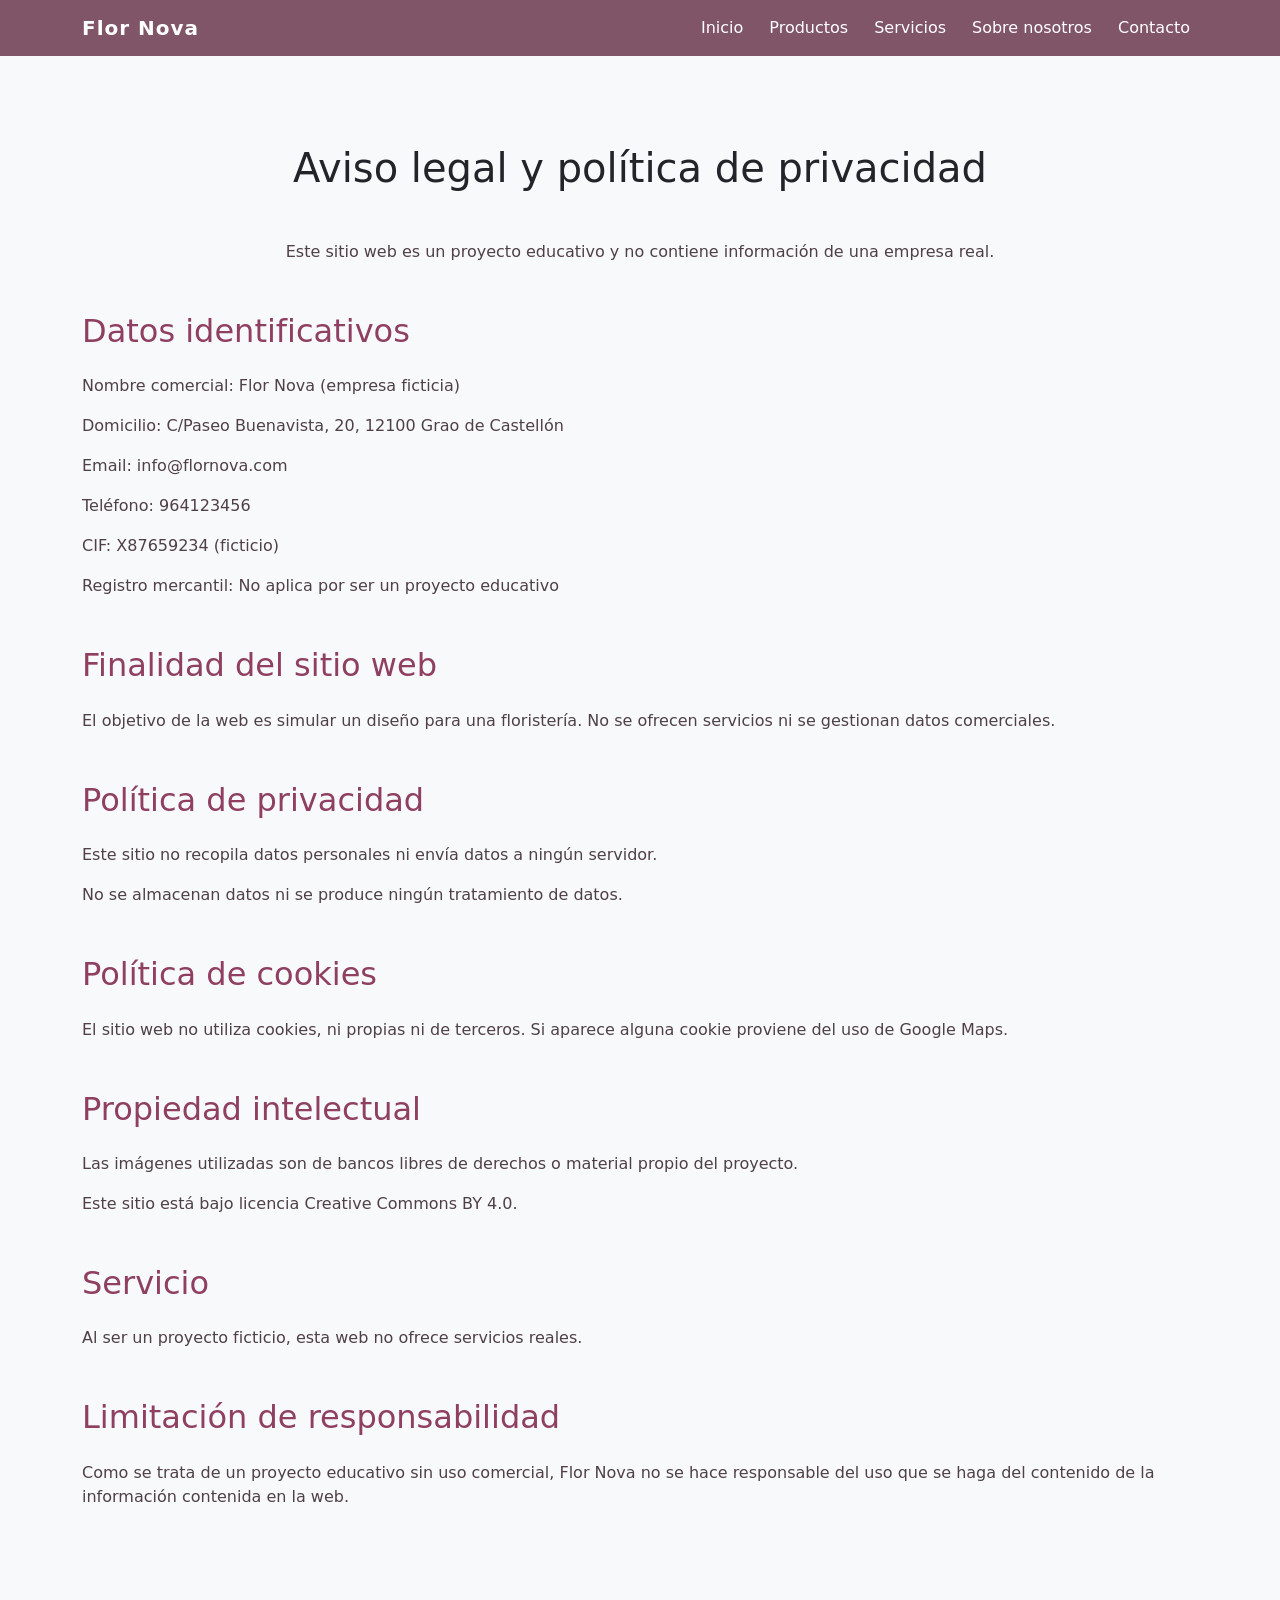
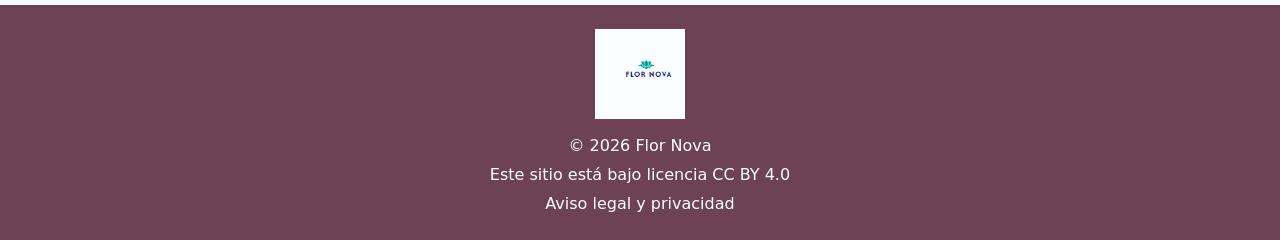
==== aviso_legal.html @ 52219c9a "Add files via upload" ====
<!doctype html>
<html lang="es">

<head>
  <meta charset="utf-8">
  <meta name="viewport" content="width=device-width, initial-scale=1">
  <title>Flor Nova</title>

  <link rel="stylesheet" href="css/style.css">

  <meta name="description" content="Proyecto de desarrollo web de una floristería">
  <meta name="keywords" content="Flor Nova, floristería, Grao Castellón">
  <meta name="author" content="Flor Nova">

  <meta property="og:title" content="Flor Nova">
  <meta property="og:image" content="img/hero.jpg">

  <link rel="icon" href="img/favicon.ico" sizes="any">

  <link href="https://cdn.jsdelivr.net/npm/bootstrap@5.1.3/dist/css/bootstrap.min.css" rel="stylesheet">
</head>
<body>

<nav class="navbar navbar-expand-lg navbar-dark fixed-top custom-navbar">

  <div class="container">

    <a class="navbar-brand fw-bold" href="index.html">
      Flor Nova
    </a>

    <button class="navbar-toggler" type="button" data-bs-toggle="collapse" data-bs-target="#navbarNav">

      <span class="navbar-toggler-icon"></span>

    </button>

    <div class="collapse navbar-collapse" id="navbarNav">

      <ul class="navbar-nav ms-auto">

        <li class="nav-item">
          <a class="nav-link" href="index.html#Inicio">Inicio</a>
        </li>

        <li class="nav-item">
          <a class="nav-link" href="index.html#Productos">Productos</a>
        </li>

        <li class="nav-item">
          <a class="nav-link" href="index.html#Servicios">Servicios</a>
        </li>

        <li class="nav-item">
          <a class="nav-link" href="index.html#sobre-nosotros">Sobre nosotros</a>
        </li>

        <li class="nav-item">
          <a class="nav-link" href="index.html#Contacto">Contacto</a>
        </li>

      </ul>

    </div>

  </div>

</nav>

<section class="legal py-5 bg-light">

  <div class="container">

    <div class="pt-5 mt-5">

      <h1 class="text-center mb-5">
        Aviso legal y política de privacidad
      </h1>

      <p class="mb-5 text-center">
        Este sitio web es un proyecto educativo y no contiene información de una empresa real.
      </p>

      <div class="mb-5">

        <h2 class="mb-4">Datos identificativos</h2>

        <p>Nombre comercial: Flor Nova (empresa ficticia)</p>

        <p>Domicilio: C/Paseo Buenavista, 20, 12100 Grao de Castellón</p>

        <p>Email: info@flornova.com</p>

        <p>Teléfono: 964123456</p>

        <p>CIF: X87659234 (ficticio)</p>

        <p>Registro mercantil: No aplica por ser un proyecto educativo</p>

      </div>

      <div class="mb-5">

        <h2 class="mb-4">Finalidad del sitio web</h2>

        <p>
          El objetivo de la web es simular un diseño para una floristería.
          No se ofrecen servicios ni se gestionan datos comerciales.
        </p>

      </div>

      <div class="mb-5">

        <h2 class="mb-4">Política de privacidad</h2>

        <p>
          Este sitio no recopila datos personales ni envía datos a ningún servidor.
        </p>

        <p>
          No se almacenan datos ni se produce ningún tratamiento de datos.
        </p>

      </div>

      <div class="mb-5">

        <h2 class="mb-4">Política de cookies</h2>

        <p>
          El sitio web no utiliza cookies, ni propias ni de terceros.
          Si aparece alguna cookie proviene del uso de Google Maps.
        </p>

      </div>

      <div class="mb-5">

        <h2 class="mb-4">Propiedad intelectual</h2>

        <p>
          Las imágenes utilizadas son de bancos libres de derechos
          o material propio del proyecto.
        </p>

        <p>
          Este sitio está bajo licencia Creative Commons BY 4.0.
        </p>

      </div>

      <div class="mb-5">

        <h2 class="mb-4">Servicio</h2>

        <p>
          Al ser un proyecto ficticio, esta web no ofrece servicios reales.
        </p>

      </div>

      <div class="mb-5">

        <h2 class="mb-4">Limitación de responsabilidad</h2>

        <p>
          Como se trata de un proyecto educativo sin uso comercial,
          Flor Nova no se hace responsable del uso que se haga del contenido
          de la información contenida en la web.
        </p>

      </div>

    </div>

  </div>

</section>

<footer class="footer text-center text-white py-4">

  <div class="container">

    <img src="img/logo.png" alt="Logo Flor Nova">

    <p>&copy; 2026 Flor Nova</p>

    <p>Este sitio está bajo licencia CC BY 4.0</p>

    <a href="aviso_legal.html">
      Aviso legal y privacidad
    </a>

  </div>

</footer>

<script src="https://cdn.jsdelivr.net/npm/bootstrap@5.1.3/dist/js/bootstrap.bundle.min.js"></script>

</body>
---- css/style.css ----
*{
  margin:0;
  padding:0;
  box-sizing:border-box;
}

body{
  font-family:'Poppins', sans-serif;
  color:#3f3136;
  line-height:1.7;
  background-color:#fffaf7;
}

/* NAVBAR */

.custom-navbar{
  background:rgba(122, 76, 96, 0.95);
  backdrop-filter:blur(8px);
  padding:15px 0;
}

.navbar-brand{
  font-size:1.5rem;
  letter-spacing:1px;
  color:#ffffff !important;
}

.nav-link{
  transition:0.3s;
  margin-left:10px;
  color:#ffffff !important;
  font-weight:500;
}

.nav-link:hover{
  color:#fff3c4 !important;
}

/* HERO */

.hero-section{
  background-image:url('../img/hero.jpg');
  background-size:cover;
  background-position:center;
  height:100vh;
  position:relative;
}

.hero-overlay{
  width:100%;
  height:100%;
  background:rgba(122, 76, 96, 0.55);
  display:flex;
  justify-content:center;
  align-items:center;
  text-align:center;
}

.hero-section h1{
  font-size:4rem;
  font-weight:700;
  letter-spacing:3px;
  color:#ffffff;
  text-shadow:2px 2px 10px rgba(0,0,0,0.5);
}

.hero-section p{
  font-size:1.2rem;
  max-width:700px;
  margin:auto;
  color:#ffffff;
}

/* TITULOS */

h1,
h2,
h3,
.section-title{
  color:#8f3f61;
  font-weight:700;
}

/* SECCIONES */

section{
  padding-top:80px;
  padding-bottom:80px;
}

.bg-light{
  background-color:#fff4f6 !important;
}

/* ABOUT */

.about img{
  transition:0.4s;
  border-radius:15px;
}

.about img:hover{
  transform:scale(1.02);
}

/* PRODUCTOS */

.product-card{
  overflow:hidden;
  transition:0.4s;
  border-radius:20px;
  background:#ffffff;
}

.product-card:hover{
  transform:translateY(-10px);
  box-shadow:0 10px 25px rgba(143, 63, 97, 0.25);
}

.product-card img{
  height:320px;
  object-fit:cover;
}

.card-title{
  color:#8f3f61;
  font-weight:600;
}

.card-text{
  color:#4f4046;
}

/* BOTONES */

.btn-success,
.hero-btn{
  background-color:#d96c90 !important;
  border:none !important;
  padding:12px 30px;
  border-radius:30px;
  transition:0.3s;
  color:#ffffff !important;
  font-weight:600;
}

.btn-success:hover,
.hero-btn:hover{
  background-color:#b84f74 !important;
  transform:scale(1.05);
}

/* TABLAS */

.table{
  background-color:transparent;
}

.table td{
  border:none;
  vertical-align:middle;
}

/* IFRAME */

iframe{
  width:100%;
  border-radius:20px;
  margin-top:20px;
}

/* LEGAL */

.legal h2{
  color:#8f3f61;
}

.legal p{
  color:#4f4046;
}

/* FOOTER */

.footer{
  background:#6d4255;
}

.footer img{
  width:90px;
  margin-bottom:15px;
}

.footer p{
  margin-bottom:5px;
  color:#ffffff;
}

.footer a{
  color:#ffffff;
  text-decoration:none;
  transition:0.3s;
  font-weight:500;
}

.footer a:hover{
  color:#fff3c4;
}

/* RESPONSIVE */

@media(max-width:768px){

  .hero-section h1{
    font-size:2.5rem;
  }

  .hero-section p{
    font-size:1rem;
    padding:0 15px;
  }

  .navbar-brand{
    font-size:1.2rem;
  }

  .product-card img{
    height:250px;
  }

}
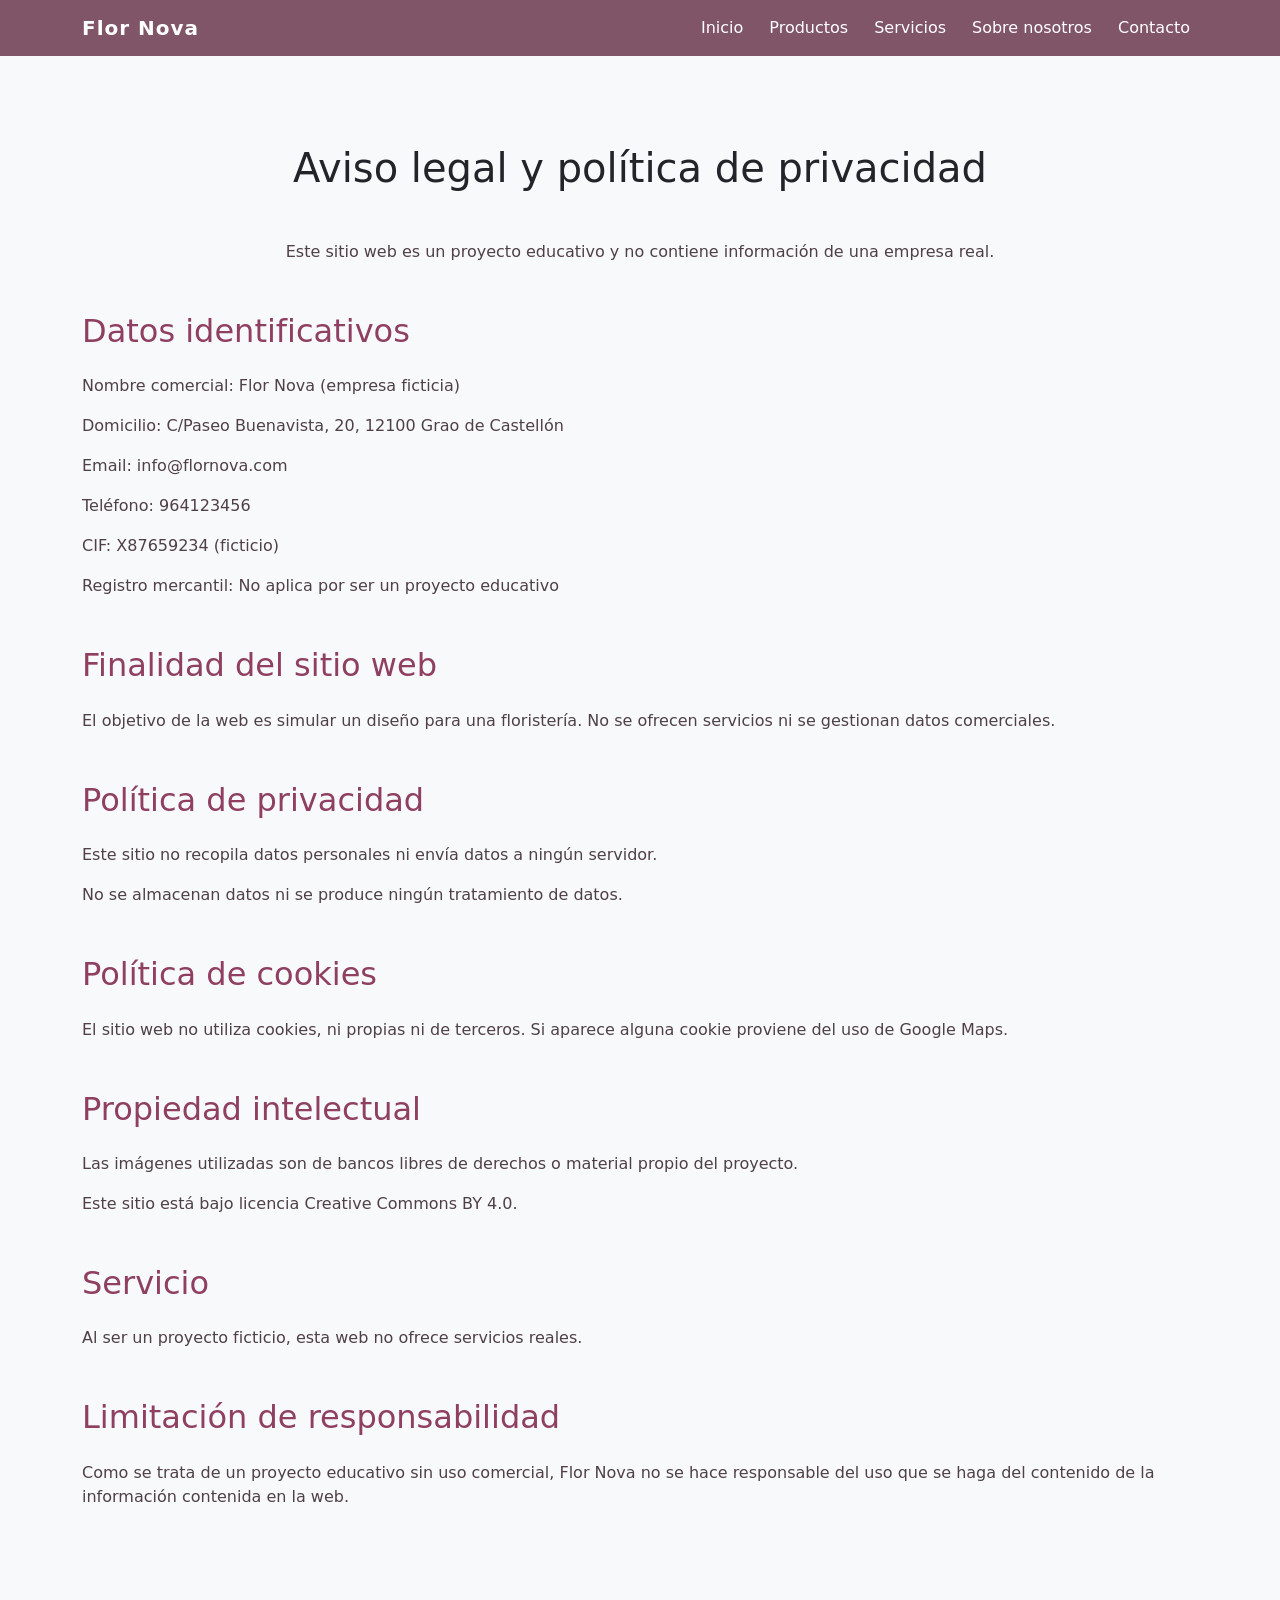
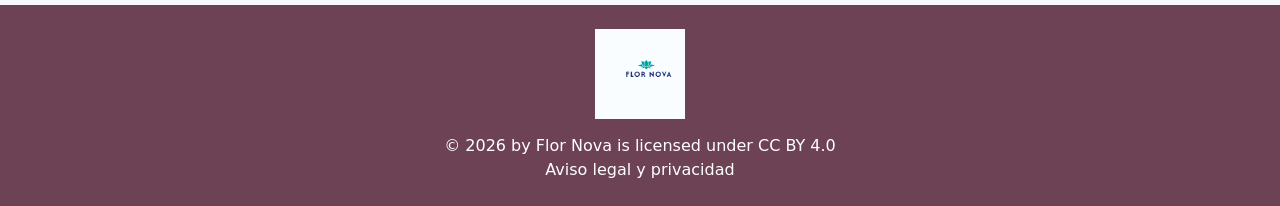
==== commit ca2bb08b: "Modify footer and copyright information Updated footer content and added links to licenses." ====
--- a/aviso_legal.html
+++ b/aviso_legal.html
@@ -182,11 +182,11 @@
 
   <div class="container">
 
-    <img src="img/logo.png" alt="Logo Flor Nova">
-
-    <p>&copy; 2026 Flor Nova</p>
-
-    <p>Este sitio está bajo licencia CC BY 4.0</p>
+    <img src="img/logo.png" alt="Logo Flor Nova"><br>
+
+   © 2026 by 
+  <a href="https://example.com">Flor Nova</a> is licensed under 
+  <a href="https://creativecommons.org/licenses/by/4.0/">CC BY 4.0</a><br>
 
     <a href="aviso_legal.html">
       Aviso legal y privacidad
